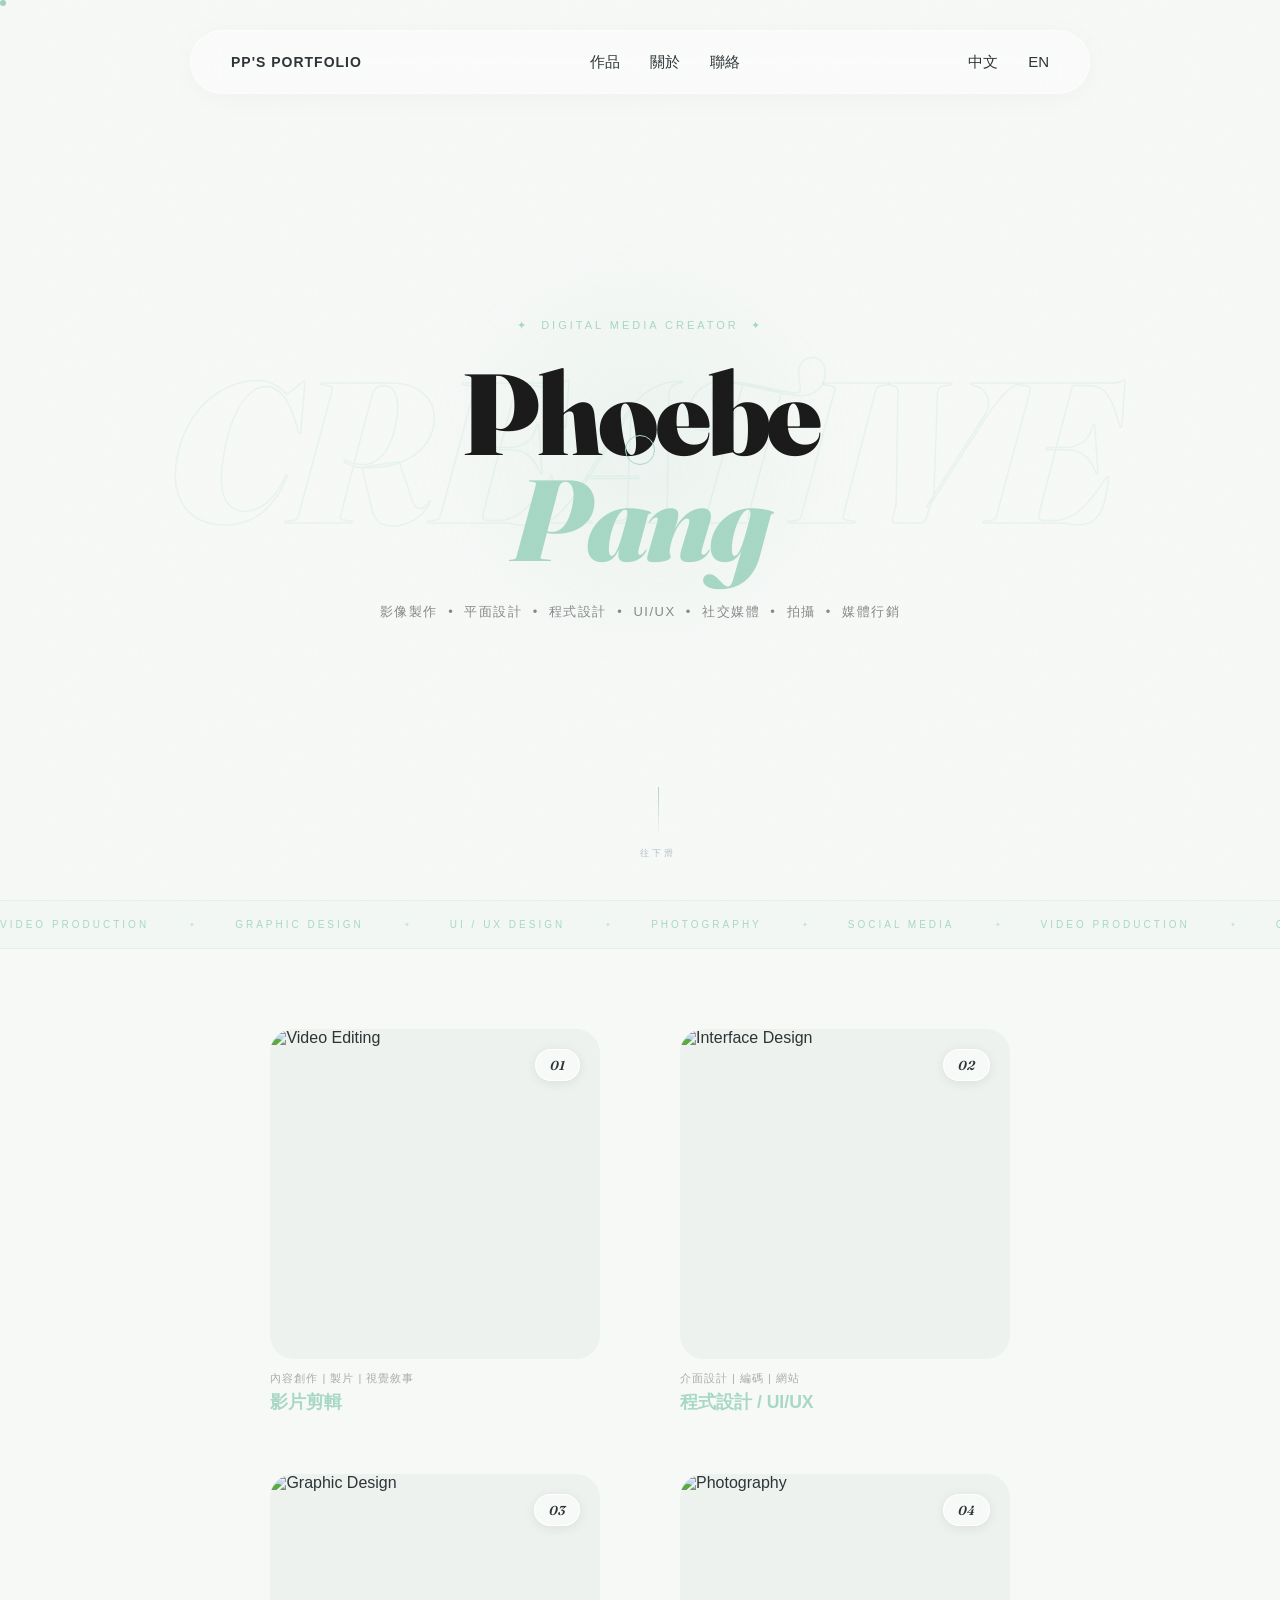
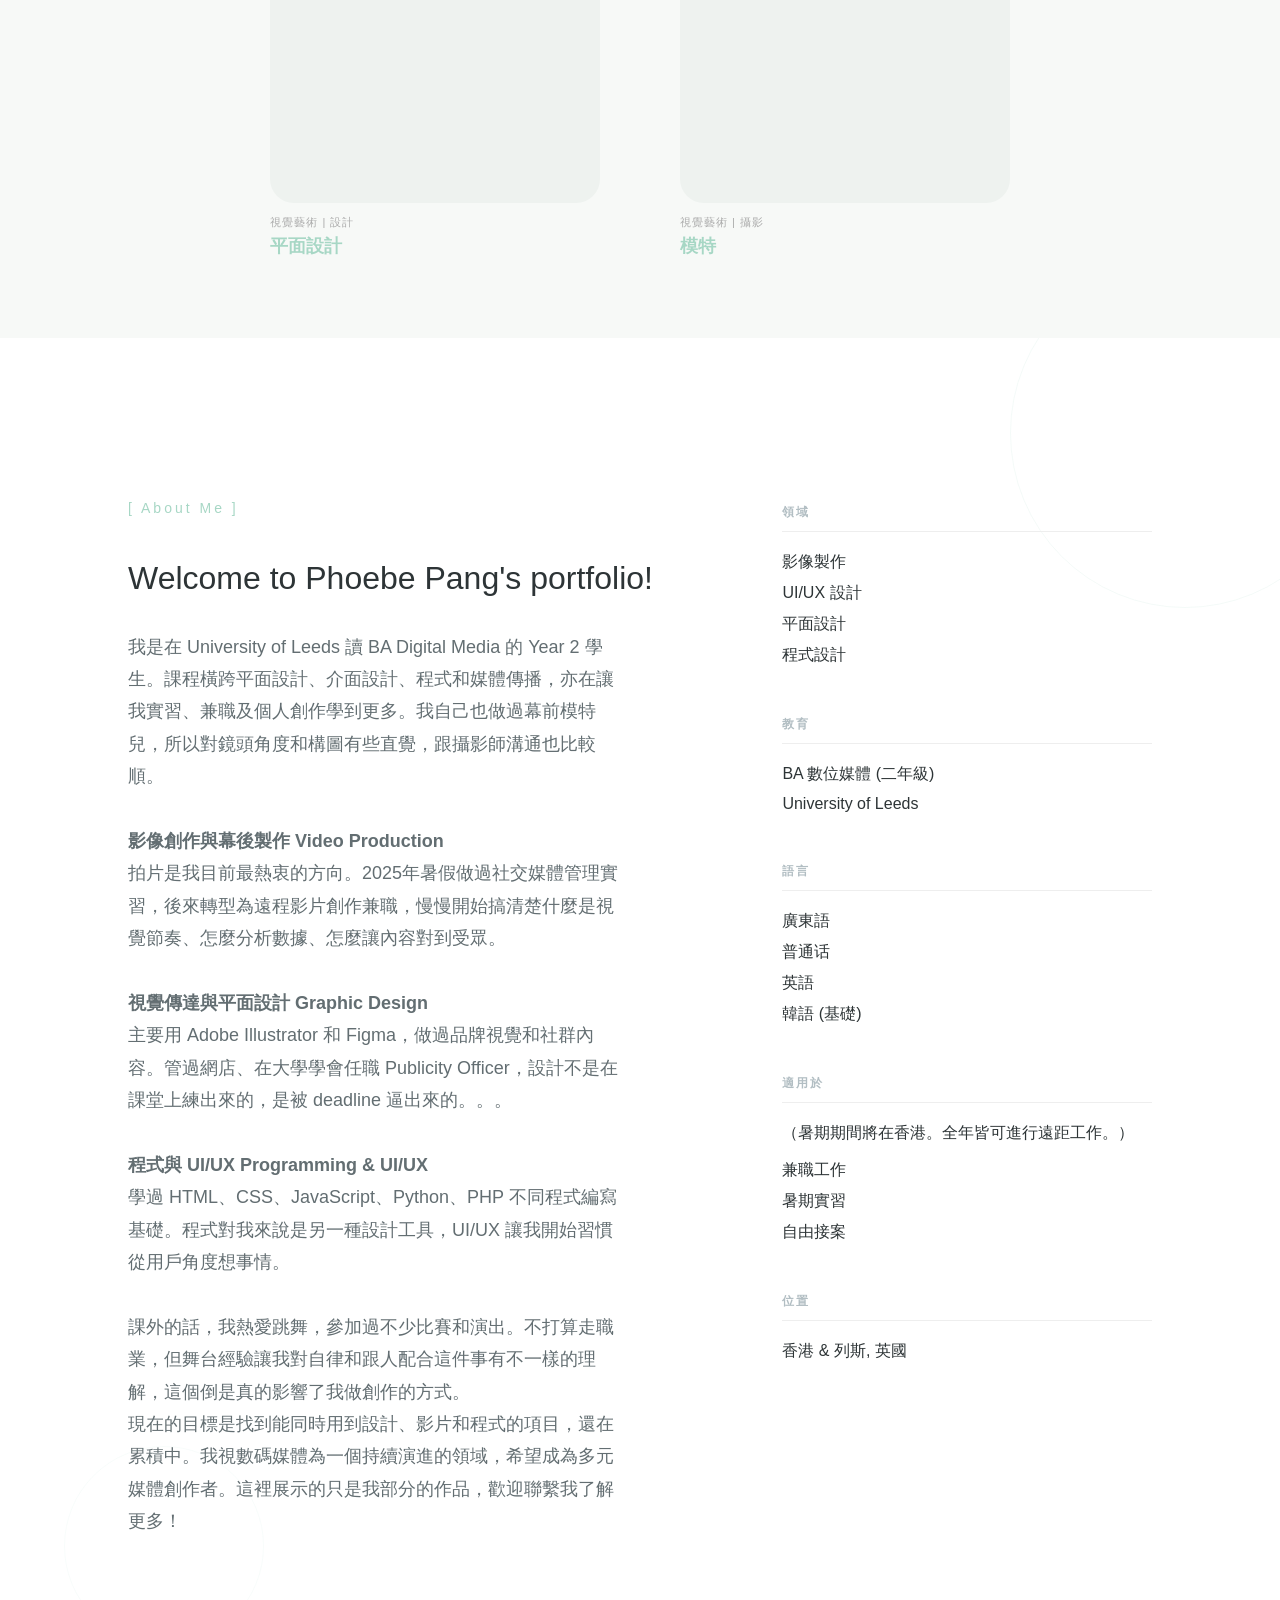
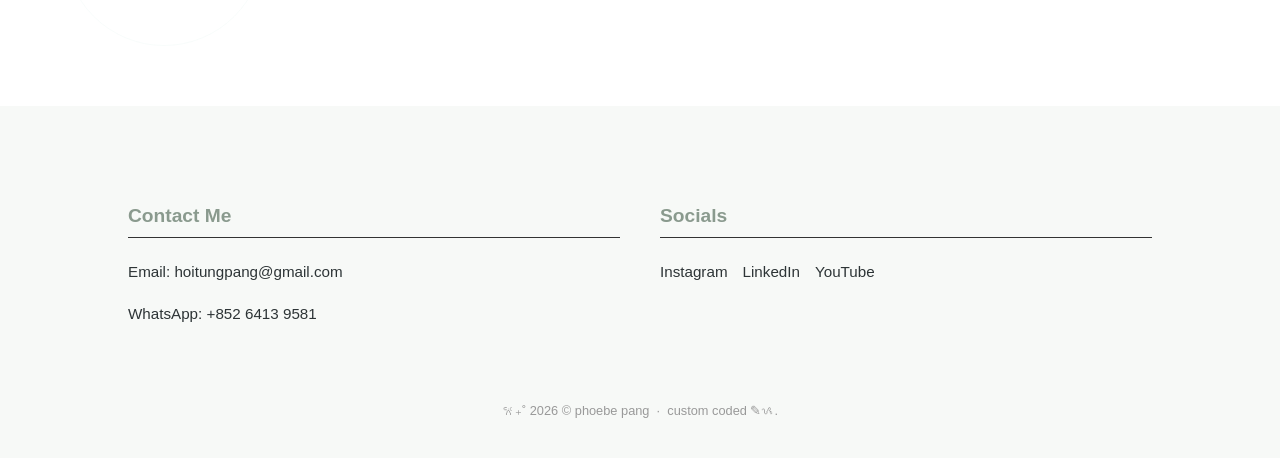
==== index.html @ 283bd174 "Add files via upload" ====
<!doctype html>
<html lang="zh-Hant">
  <head>
    <meta charset="UTF-8" />
    <meta name="viewport" content="width=device-width, initial-scale=1.0" />
    <title>Phoebe Pang's Portfolio</title>
    <link rel="preconnect" href="https://fonts.googleapis.com" />
    <link rel="preconnect" href="https://fonts.gstatic.com" crossorigin />
    <link
      href="https://fonts.googleapis.com/css2?family=Fraunces:ital,opsz,wght@0,9..144,400;0,9..144,700;0,9..144,900;1,9..144,400;1,9..144,700;1,9..144,900&display=swap"
      rel="stylesheet"
    />
    <link rel="stylesheet" href="style.css" />

    <!-- Open Graph：控制分享預覽 -->
    <meta name="description" content="Phoebe Pang — Digital Media Creator. Video Production · Graphic Design · Programming · UI/UX · Model">
    <meta property="og:title" content="Phoebe Pang's Portfolio" />
    <meta
      property="og:description"
      content="Video Production · Graphic Design · Programming · UI/UX · Model"
    />
    <meta
      property="og:image"
      content="https://bxnt8503.leedsnewmedia.net/Phoebe%20Pang's%20Portfolio/assets/og-cover.jpg"
    />
    <meta
      property="og:url"
      content="https://bxnt8503.leedsnewmedia.net/Phoebe%20Pang's%20Portfolio/index.html"
    />
    <meta property="og:type" content="website" />

    <!-- WhatsApp / iMessage 也用這個 -->
    <meta name="twitter:card" content="summary_large_image" />
    <meta
      name="twitter:image"
      content="https://bxnt8503.leedsnewmedia.net/Phoebe%20Pang's%20Portfolio/assets/og-cover.jpg"
    />
  </head>
  <body>
    <!-- 自訂鼠標 -->
    <div class="cursor-dot"></div>
    <div class="cursor-outline"></div>

    <!-- 環境光暈（跟隨鼠標） -->
    <div class="ambient-glow"></div>

    <!-- 導航欄 -->
    <nav class="glass-nav">
      <a href="index.html" class="logo">PP'S PORTFOLIO</a>
      <ul class="nav-links">
        <li><a href="#work">作品</a></li>
        <li><a href="#about">關於</a></li>
        <li><a href="#contact">聯絡</a></li>
      </ul>
      <ul class="nav-links">
        <li><a href="index.html">中文</a></li>
        <li><a href="index-en.html">EN</a></li>
      </ul>
    </nav>

    <!-- ════════════ HERO ════════════ -->
    <section class="hero">
      <!-- 背景大裝飾字 -->
      <div class="hero-bg-text" aria-hidden="true">CREATIVE</div>

      <!-- 浮動幾何粒子 -->
      <div class="floating-shapes" aria-hidden="true">
        <div
          class="shape dot"
          style="
            width: 5px;
            height: 5px;
            top: 20%;
            left: 12%;
            animation-duration: 9s;
            animation-delay: 0s;
          "
        ></div>
        <div
          class="shape ring"
          style="
            width: 28px;
            height: 28px;
            top: 30%;
            left: 22%;
            animation-duration: 13s;
            animation-delay: 1.5s;
          "
        ></div>
        <div
          class="shape dot"
          style="
            width: 8px;
            height: 8px;
            top: 60%;
            left: 8%;
            animation-duration: 11s;
            animation-delay: 3s;
          "
        ></div>
        <div
          class="shape ring"
          style="
            width: 16px;
            height: 16px;
            top: 70%;
            left: 18%;
            animation-duration: 8s;
            animation-delay: 0.5s;
          "
        ></div>
        <div
          class="shape dot"
          style="
            width: 4px;
            height: 4px;
            top: 45%;
            left: 78%;
            animation-duration: 14s;
            animation-delay: 2s;
          "
        ></div>
        <div
          class="shape ring"
          style="
            width: 40px;
            height: 40px;
            top: 25%;
            left: 85%;
            animation-duration: 16s;
            animation-delay: 4s;
          "
        ></div>
        <div
          class="shape dot"
          style="
            width: 6px;
            height: 6px;
            top: 75%;
            left: 88%;
            animation-duration: 10s;
            animation-delay: 1s;
          "
        ></div>
        <div
          class="shape ring"
          style="
            width: 22px;
            height: 22px;
            top: 80%;
            left: 70%;
            animation-duration: 12s;
            animation-delay: 2.5s;
          "
        ></div>
        <div
          class="shape dot"
          style="
            width: 3px;
            height: 3px;
            top: 15%;
            left: 55%;
            animation-duration: 7s;
            animation-delay: 0.8s;
          "
        ></div>
        <div
          class="shape plus"
          style="
            top: 55%;
            left: 92%;
            animation-duration: 18s;
            animation-delay: 3.5s;
          "
        >
          ✦
        </div>
        <div
          class="shape plus"
          style="
            top: 15%;
            left: 35%;
            animation-duration: 15s;
            animation-delay: 6s;
          "
        >
          ✦
        </div>
      </div>

      <div class="sticker-layer" aria-hidden="true">
        <!-- 左上角錨點（flowers girl） -->
        <img
          class="sticker"
          src="stickers/sticker-1.png"
          alt=""
          style="--x: 1%; --y: 3%; --rot: -8deg; --size: 140px"
        />

        <!-- 左上角小點綴（clover） -->
        <img
          class="sticker"
          src="stickers/sticker-7.png"
          alt=""
          style="--x: 9%; --y: 21%; --rot: 18deg; --size: 82px"
        />

        <!-- 左中（journal） -->
        <img
          class="sticker"
          src="stickers/sticker-5.png"
          alt=""
          style="--x: 11%; --y: 42%; --rot: 14deg; --size: 95px"
        />

        <!-- 左下角錨點（HK kid） -->
        <img
          class="sticker"
          src="stickers/sticker-3.png"
          alt=""
          style="--x: 1%; --y: 62%; --rot: 4deg; --size: 118px"
        />

        <!-- 左下小點綴（右移避免和 S3 重疊） -->
        <img
          class="sticker"
          src="stickers/sticker-9.png"
          alt=""
          style="--x: 17%; --y: 80%; --rot: -8deg; --size: 72px"
        />

        <!-- 右上角錨點（selfie girl） -->
        <img
          class="sticker"
          src="stickers/sticker-2.png"
          alt=""
          style="--x: 83%; --y: 2%; --rot: 6deg; --size: 132px"
        />

        <!-- 右上內側（sticker-10） -->
        <img
          class="sticker"
          src="stickers/sticker-10.png"
          alt=""
          style="--x: 73%; --y: 16%; --rot: 5deg; --size: 88px"
        />

        <!-- 右中上（cat boba） -->
        <img
          class="sticker"
          src="stickers/sticker-8.png"
          alt=""
          style="--x: 85%; --y: 34%; --rot: -13deg; --size: 112px"
        />

        <!-- 右中下（sticker-6） -->
        <img
          class="sticker"
          src="stickers/sticker-6.png"
          alt=""
          style="--x: 80%; --y: 55%; --rot: -9deg; --size: 125px"
        />

        <!-- 右下角錨點（eating girl） -->
        <img
          class="sticker"
          src="stickers/sticker-4.png"
          alt=""
          style="--x: 85%; --y: 70%; --rot: -5deg; --size: 118px"
        />
      </div>

      <!-- 主文字內容 -->
      <div class="hero-content">
        <p class="hero-eyebrow fade-up" style="--delay: 0.2s">
          ✦ &nbsp;Digital Media Creator &nbsp;✦
        </p>
        <h1 class="hero-name fade-up" style="--delay: 0.45s">
          <span class="name-plain">Phoebe</span>
          <span class="name-italic">Pang</span>
        </h1>
        <p class="hero-sub fade-up" style="--delay: 0.7s">
          影像製作 &nbsp;•&nbsp; 平面設計 &nbsp;•&nbsp; 程式設計 &nbsp;•&nbsp;
          UI/UX &nbsp;•&nbsp; 社交媒體 &nbsp;•&nbsp; 拍攝 &nbsp;•&nbsp; 媒體行銷
        </p>
      </div>

      <!-- 滾動提示 -->
      <div class="scroll-hint fade-up" style="--delay: 1.1s">
        <div class="scroll-line"></div>
        <span>往下滑</span>
      </div>
    </section>

    <!-- ════════════ MARQUEE 字幕帶 ════════════ -->
    <div class="marquee-strip" aria-hidden="true">
      <div class="marquee-track">
        <div class="marquee-inner">
          <span>Video Production</span><span class="dot-sep">✦</span>
          <span>Graphic Design</span><span class="dot-sep">✦</span>
          <span>UI / UX Design</span><span class="dot-sep">✦</span>
          <span>Photography</span><span class="dot-sep">✦</span>
          <span>Social Media</span><span class="dot-sep">✦</span>
          <span>Video Production</span><span class="dot-sep">✦</span>
          <span>Graphic Design</span><span class="dot-sep">✦</span>
          <span>UI / UX Design</span><span class="dot-sep">✦</span>
          <span>Photography</span><span class="dot-sep">✦</span>
          <span>Social Media</span><span class="dot-sep">✦</span>
          <!-- 重複一遍確保無縫循環 -->
          <span>Video Production</span><span class="dot-sep">✦</span>
          <span>Graphic Design</span><span class="dot-sep">✦</span>
          <span>UI / UX Design</span><span class="dot-sep">✦</span>
          <span>Photography</span><span class="dot-sep">✦</span>
          <span>Social Media</span><span class="dot-sep">✦</span>
          <span>Video Production</span><span class="dot-sep">✦</span>
          <span>Graphic Design</span><span class="dot-sep">✦</span>
          <span>UI / UX Design</span><span class="dot-sep">✦</span>
          <span>Photography</span><span class="dot-sep">✦</span>
          <span>Social Media</span><span class="dot-sep">✦</span>
        </div>
      </div>
    </div>

    <!-- ════════════ WORK ════════════ -->
    <section class="work-section" id="work">
      <div class="work-grid">
        <a
          href="video.html"
          class="project-card parallax-item"
          data-speed="0.03"
          data-reveal
          data-reveal-delay="0"
        >
          <div class="project-image">
            <img src="assets/video.png" alt="Video Editing" />
            <div class="glass-tag">01</div>
            <div class="card-overlay"><span>查看 →</span></div>
          </div>
          <div class="project-info">
            <p>內容創作 | 製片 | 視覺敘事</p>
            <h3>影片剪輯</h3>
          </div>
        </a>

        <a
          href="programming.html"
          class="project-card parallax-item"
          data-speed="-0.02"
          data-reveal
          data-reveal-delay="0.1"
        >
          <div class="project-image">
            <img src="assets/programming.png" alt="Interface Design" />
            <div class="glass-tag">02</div>
            <div class="card-overlay"><span>查看 →</span></div>
          </div>
          <div class="project-info">
            <p>介面設計 | 編碼 | 網站</p>
            <h3>程式設計 / UI/UX</h3>
          </div>
        </a>

        <a
          href="graphic-design.html"
          class="project-card parallax-item"
          data-speed="0.04"
          data-reveal
          data-reveal-delay="0.2"
        >
          <div class="project-image">
            <img src="assets/graphic.png" alt="Graphic Design" />
            <div class="glass-tag">03</div>
            <div class="card-overlay"><span>查看 →</span></div>
          </div>
          <div class="project-info">
            <p>視覺藝術 | 設計</p>
            <h3>平面設計</h3>
          </div>
        </a>

        <a
          href="photo.html"
          class="project-card parallax-item"
          data-speed="-0.01"
          data-reveal
          data-reveal-delay="0.3"
        >
          <div class="project-image">
            <img src="assets/photo.png" alt="Photography" />
            <div class="glass-tag">04</div>
            <div class="card-overlay"><span>查看 →</span></div>
          </div>
          <div class="project-info">
            <p>視覺藝術 | 攝影</p>
            <h3>模特</h3>
          </div>
        </a>
      </div>
    </section>

    <!-- ════════════ ABOUT ════════════ -->
    <section class="about-section" id="about">
      <div class="about-container">
        <div class="about-text">
          <h2 class="section-tag" data-reveal>[ About Me ]</h2>
          <p class="main-bio" data-reveal data-reveal-delay="0.1">
            Welcome to Phoebe Pang's portfolio!
          </p>
          <p class="sub-bio" data-reveal data-reveal-delay="0.2">
            我是在 University of Leeds 讀 BA Digital Media 的 Year 2
            學生。課程橫跨平面設計、介面設計、程式和媒體傳播，亦在讓我實習、兼職及個人創作學到更多。我自己也做過幕前模特兒，所以對鏡頭角度和構圖有些直覺，跟攝影師溝通也比較順。
            <br /><br />
            <strong>影像創作與幕後製作 Video Production</strong><br />
            拍片是我目前最熱衷的方向。2025年暑假做過社交媒體管理實習，後來轉型為遠程影片創作兼職，慢慢開始搞清楚什麼是視覺節奏、怎麼分析數據、怎麼讓內容對到受眾。
            <br /><br />
            <strong>視覺傳達與平面設計 Graphic Design</strong><br />
            主要用 Adobe Illustrator 和
            Figma，做過品牌視覺和社群內容。管過網店、在大學學會任職 Publicity
            Officer，設計不是在課堂上練出來的，是被 deadline 逼出來的。。。
            <br /><br />
            <strong>程式與 UI/UX Programming & UI/UX</strong><br />
            學過 HTML、CSS、JavaScript、Python、PHP
            不同程式編寫基礎。程式對我來說是另一種設計工具，UI/UX
            讓我開始習慣從用戶角度想事情。
            <br /><br />
            課外的話，我熱愛跳舞，參加過不少比賽和演出。不打算走職業，但舞台經驗讓我對自律和跟人配合這件事有不一樣的理解，這個倒是真的影響了我做創作的方式。<br />
            現在的目標是找到能同時用到設計、影片和程式的項目，還在累積中。我視數碼媒體為一個持續演進的領域，希望成為多元媒體創作者。這裡展示的只是我部分的作品，歡迎聯繫我了解更多！
          </p>
        </div>

        <div class="about-details" data-reveal data-reveal-delay="0.15">
          <div class="detail-group">
            <h4>領域</h4>
            <ul>
              <li>影像製作</li>
              <li>UI/UX 設計</li>
              <li>平面設計</li>
              <li>程式設計</li>
            </ul>
          </div>
          <div class="detail-group">
            <h4>教育</h4>
            <ul>
              <li>BA 數位媒體 (二年級)</li>
              <li>University of Leeds</li>
            </ul>
          </div>
          <div class="detail-group">
            <h4>語言</h4>
            <ul>
              <li>廣東語</li>
              <li>普通话</li>
              <li>英語</li>
              <li>韓語 (基礎)</li>
            </ul>
          </div>
          <div class="detail-group">
            <h4>適用於</h4>
            <p>（暑期期間將在香港。全年皆可進行遠距工作。）</p>
            <ul>
              <li>兼職工作</li>
              <li>暑期實習</li>
              <li>自由接案</li>
            </ul>
          </div>
          <div class="detail-group">
            <h4>位置</h4>
            <p>香港 &amp; 列斯, 英國</p>
          </div>
          <div class="about-star-wrap">
            <img
              src="assets/star.png"
              alt=""
              class="about-star"
              aria-hidden="true"
            />
          </div>
        </div>
      </div>
    </section>

    <!-- ════════════ FOOTER ════════════ -->
    <footer class="minimal-footer" id="contact">
      <div class="footer-container">
        <div class="footer-column" data-reveal>
          <h3 class="footer-title">Contact Me</h3>
          <div class="footer-line"></div>
          <p>
            Email:
            <a href="mailto:hoitungpang@gmail.com">hoitungpang@gmail.com</a>
          </p>
          <p>WhatsApp: <a href="tel:+85264139581">+852 6413 9581</a></p>
        </div>
        <div class="footer-column" data-reveal data-reveal-delay="0.1">
          <h3 class="footer-title">Socials</h3>
          <div class="footer-line"></div>
          <div class="social-icons">
            <a href="https://instagram.com/phoebepangs">Instagram</a>
            <a href="https://www.linkedin.com/in/phoebe-pangs">LinkedIn</a>
            <a href="https://www.youtube.com/@phoebepaang">YouTube</a>
          </div>
        </div>
      </div>
      <div class="footer-copyright">
        𐙚₊˚ 2026 © phoebe pang &nbsp;·&nbsp; custom coded ✎ᝰ.
      </div>
    </footer>

    <script src="script.js"></script>
  </body>
</html>
---- style.css ----
/* ================================================================
   STYLE.CSS — Phoebe Pang Portfolio
   包含：主頁樣式 + 詳細頁樣式 + 動畫效果
   主色：#a7d7c5（薄荷綠）/ 背景：#f7f9f7
================================================================ */

/* ────────────────────────────────────────────────────────────
   CSS 全域變數
──────────────────────────────────────────────────────────── */
:root {
  --green: #a7d7c5;
  --green-soft: rgba(167, 215, 197, 0.2);
  --green-dim: rgba(167, 215, 197, 0.12);
  --bg: #f7f9f7;
  --bg-white: #ffffff;
  --text: #2d3436;
  --text-light: #636e72;
  --text-muted: #b2bec3;
  --radius-card: 24px;
  --radius-pill: 100px;
  --ease-spring: cubic-bezier(0.16, 1, 0.3, 1);
}

/* ────────────────────────────────────────────────────────────
   重置與基礎
──────────────────────────────────────────────────────────── */
*,
*::before,
*::after {
  box-sizing: border-box;
}

html,
body {
  cursor: none;
  margin: 0;
  overflow-x: hidden;
}

body {
  background-color: var(--bg);
  font-family: -apple-system, BlinkMacSystemFont, "Segoe UI", sans-serif;
  color: var(--text);
}

img,
video {
  max-width: 100%;
  height: auto;
  object-fit: cover;
}

/* 全頁噪點紋理疊加（非常淡，增加紙質感） */
body::after {
  content: "";
  position: fixed;
  inset: 0;
  pointer-events: none;
  z-index: 9997;
  opacity: 0.018;
  background-image: url("data:image/svg+xml,%3Csvg viewBox='0 0 256 256' xmlns='http://www.w3.org/2000/svg'%3E%3Cfilter id='noise'%3E%3CfeTurbulence type='fractalNoise' baseFrequency='0.9' numOctaves='4' stitchTiles='stitch'/%3E%3C/filter%3E%3Crect width='100%25' height='100%25' filter='url(%23noise)'/%3E%3C/svg%3E");
  background-size: 180px 180px;
}

/* ────────────────────────────────────────────────────────────
   自訂鼠標
──────────────────────────────────────────────────────────── */

/* 內層實心點 */
.cursor-dot {
  width: 6px;
  height: 6px;
  background-color: var(--green);
  position: fixed;
  top: 0;
  left: 0;
  pointer-events: none;
  z-index: 10002;
  border-radius: 50%;
  mix-blend-mode: multiply;
  transition:
    transform 0.15s ease,
    width 0.3s ease,
    height 0.3s ease;
}

/* 外層平滑圓環 */
.cursor-outline {
  width: 30px;
  height: 30px;
  border: 1.5px solid var(--green);
  position: fixed;
  top: 0;
  left: 0;
  pointer-events: none;
  z-index: 10001;
  border-radius: 50%;
  transform: translate(-50%, -50%);
  transition:
    width 0.3s ease,
    height 0.3s ease,
    background-color 0.3s ease,
    border 0.3s ease;
}

/* Hover 連結時：圓環放大 */
.cursor-active,
body.cursor-on-link .cursor-outline {
  width: 52px;
  height: 52px;
  background: rgba(167, 215, 197, 0.12);
  border-color: rgba(167, 215, 197, 0.7);
}

/* Hover 連結時：內點縮小消失 */
body.cursor-on-link .cursor-dot {
  transform: translate(0, 0) scale(0);
}

/* Lightbox 開啟時：強制鼠標可見 */
body.cursor-bright .cursor-dot,
body.cursor-bright .cursor-outline {
  display: block !important;
  visibility: visible !important;
  opacity: 1 !important;
  mix-blend-mode: normal !important;
  z-index: 10005 !important;
}

body.cursor-bright .cursor-dot {
  background-color: var(--green) !important;
  box-shadow: 0 0 15px var(--green) !important;
}

body.cursor-bright .cursor-outline {
  border: 2px solid var(--green) !important;
  background-color: rgba(167, 215, 197, 0.3) !important;
}

/* ────────────────────────────────────────────────────────────
   環境光暈（跟隨鼠標移動的淡綠光）
──────────────────────────────────────────────────────────── */
.ambient-glow {
  position: fixed;
  width: 480px;
  height: 480px;
  border-radius: 50%;
  background: radial-gradient(
    circle,
    rgba(167, 215, 197, 0.13) 0%,
    transparent 68%
  );
  pointer-events: none;
  z-index: 0;
  transform: translate(-50%, -50%);
  top: 50%;
  left: 50%;
  transition:
    top 0.9s var(--ease-spring),
    left 0.9s var(--ease-spring);
}

/* ────────────────────────────────────────────────────────────
   導航欄
──────────────────────────────────────────────────────────── */
.glass-nav {
  position: fixed;
  top: 30px;
  left: 50%;
  transform: translateX(-50%);
  width: 85%;
  max-width: 900px;
  height: 64px;
  display: flex;
  align-items: center;
  justify-content: space-between;
  padding: 0 40px;
  border-radius: var(--radius-pill);
  background: rgba(255, 255, 255, 0.4);
  backdrop-filter: blur(20px);
  -webkit-backdrop-filter: blur(20px);
  border: 1px solid rgba(255, 255, 255, 0.5);
  box-shadow: 0 4px 30px rgba(0, 0, 0, 0.03);
  z-index: 1000;
  transition:
    box-shadow 0.4s ease,
    background 0.4s ease;
}

/* Logo */
.logo {
  font-weight: 700;
  letter-spacing: 1px;
  font-size: 14px;
  text-decoration: none;
  color: inherit;
}

/* 導航連結清單 */
.nav-links {
  display: flex;
  gap: 30px;
  list-style: none;
  margin: 0;
  padding: 0;
}

.nav-links a {
  text-decoration: none;
  color: var(--text);
  font-weight: 500;
  font-size: 15px;
  transition: color 0.3s ease;
}

.nav-links a:hover {
  color: var(--green);
}

/* ────────────────────────────────────────────────────────────
   主角區 (Hero)
──────────────────────────────────────────────────────────── */
.hero {
  height: 100vh;
  min-height: 560px; /* 最小高度，確保手機不會太扁 */
  position: relative;
  overflow: hidden;
  display: flex;
  flex-direction: column;
  justify-content: center;
  align-items: center;
  text-align: center;
  padding-top: 100px;
  padding-bottom: 60px; /* 底部留空給 scroll hint */
}

/* 超大背景裝飾字（outline 透明感） */
.hero-bg-text {
  position: absolute;
  font-family: "Fraunces", Georgia, serif;
  font-size: clamp(90px, 17vw, 200px);
  font-weight: 900;
  font-style: italic;
  color: transparent;
  -webkit-text-stroke: 1.5px rgba(167, 215, 197, 0.18);
  top: 50%;
  left: 50%;
  transform: translate(-50%, -50%);
  white-space: nowrap;
  pointer-events: none;
  user-select: none;
  letter-spacing: -0.01em;
  z-index: 0;
}

/* Hero 主內容區 */
.hero-content {
  position: relative;
  z-index: 1;
}

/* 小眉頭文字 */
.hero-eyebrow {
  font-size: 11px;
  letter-spacing: 3px;
  text-transform: uppercase;
  color: var(--green);
  margin: 0 0 28px 0;
  position: relative;
  z-index: 1;
}

/* 姓名大標題（Fraunces 展示字體） */
.hero-name {
  font-family: "Fraunces", Georgia, serif;
  font-size: clamp(4rem, 9vw, 8rem);
  font-weight: 900;
  line-height: 0.92;
  letter-spacing: -0.03em;
  margin: 0 0 32px 0;
  position: relative;
  z-index: 1;
  color: #1a1a1a;
}

.hero-name .name-plain {
  display: block;
}

/* Pang：斜體綠色 */
.hero-name .name-italic {
  display: block;
  font-style: italic;
  color: var(--green);
}

/* 副標題技能列表 */
.hero-sub {
  font-size: 13px;
  letter-spacing: 1.5px;
  color: #888;
  text-transform: uppercase;
  position: relative;
  z-index: 1;
  margin: 0;
}

/* Scroll 指示器（hero 底部） */
.scroll-hint {
  position: absolute;
  bottom: 40px;
  left: 50%;
  transform: translateX(-50%);
  display: flex;
  flex-direction: column;
  align-items: center;
  gap: 10px;
  z-index: 1;
}

.scroll-hint span {
  font-size: 9px;
  letter-spacing: 3px;
  text-transform: uppercase;
  color: var(--text-muted);
}

/* 脈動細線 */
.scroll-line {
  width: 1px;
  height: 50px;
  background: linear-gradient(to bottom, var(--green), transparent);
  animation: scroll-pulse 2s ease-in-out infinite;
}

@keyframes scroll-pulse {
  0%,
  100% {
    opacity: 0.4;
    transform: scaleY(1);
  }
  50% {
    opacity: 1;
    transform: scaleY(1.1);
  }
}

/* ────────────────────────────────────────────────────────────
   浮動裝飾粒子
──────────────────────────────────────────────────────────── */
.floating-shapes {
  position: absolute;
  inset: 0;
  pointer-events: none;
  z-index: 0;
  overflow: hidden;
}

.shape {
  position: absolute;
  border-radius: 50%;
  opacity: 0;
}

/* 實心圓點 */
.shape.dot {
  background: rgba(167, 215, 197, 0.55);
  animation: float-drift-dot linear infinite;
}

/* 空心圓環 */
.shape.ring {
  border: 1.5px solid rgba(167, 215, 197, 0.38);
  background: transparent;
  animation: float-drift-ring linear infinite;
}

/* ✦ 星號符號 */
.shape.plus {
  font-size: 10px;
  color: rgba(167, 215, 197, 0.45);
  border-radius: 0;
  background: none;
  animation: float-drift-plus linear infinite;
  font-family: sans-serif;
  line-height: 1;
}

@keyframes float-drift-dot {
  0% {
    opacity: 0;
    transform: translateY(20px) scale(0.6);
  }
  15% {
    opacity: 0.8;
  }
  85% {
    opacity: 0.6;
  }
  100% {
    opacity: 0;
    transform: translateY(-80px) scale(1);
  }
}

@keyframes float-drift-ring {
  0% {
    opacity: 0;
    transform: translateY(0px) rotate(0deg) scale(0.7);
  }
  20% {
    opacity: 0.7;
  }
  80% {
    opacity: 0.5;
  }
  100% {
    opacity: 0;
    transform: translateY(-100px) rotate(180deg) scale(1.1);
  }
}

@keyframes float-drift-plus {
  0% {
    opacity: 0;
    transform: translateY(15px) rotate(0deg);
  }
  20% {
    opacity: 0.7;
  }
  80% {
    opacity: 0.5;
  }
  100% {
    opacity: 0;
    transform: translateY(-70px) rotate(90deg);
  }
}

/* ────────────────────────────────────────────────────────────
   Hero 入場動畫（.fade-up 類）
──────────────────────────────────────────────────────────── */
.fade-up {
  opacity: 0;
  transform: translateY(28px);
  animation: fade-up-in 0.8s var(--ease-spring) forwards;
  animation-delay: var(--delay, 0s);
}

@keyframes fade-up-in {
  to {
    opacity: 1;
    transform: translateY(0);
  }
}

/* ────────────────────────────────────────────────────────────
   Marquee 字幕帶（Hero 下方）
──────────────────────────────────────────────────────────── */
.marquee-strip {
  overflow: hidden;
  padding: 18px 0;
  background: rgba(167, 215, 197, 0.06);
  border-top: 1px solid rgba(167, 215, 197, 0.2);
  border-bottom: 1px solid rgba(167, 215, 197, 0.2);
  position: relative;
  z-index: 2;
}

.marquee-track {
  display: flex;
  width: 100%;
  overflow: hidden;
}

.marquee-inner {
  display: flex;
  align-items: center;
  gap: 40px;
  white-space: nowrap;
  animation: marquee-scroll 28s linear infinite;
  flex-shrink: 0;
}

.marquee-inner span {
  font-size: 10px;
  letter-spacing: 3px;
  text-transform: uppercase;
  color: var(--green);
  font-weight: 500;
}

.marquee-inner .dot-sep {
  font-size: 7px;
  opacity: 0.6;
  letter-spacing: 0;
}

/* Hover 時暫停 */
.marquee-strip:hover .marquee-inner {
  animation-play-state: paused;
}

@keyframes marquee-scroll {
  0% {
    transform: translateX(0);
  }
  100% {
    transform: translateX(-50%);
  }
}

/* ────────────────────────────────────────────────────────────
   滾動顯現動畫（IntersectionObserver 加上 .revealed 類）
──────────────────────────────────────────────────────────── */
[data-reveal] {
  opacity: 0;
  transform: translateY(36px);
  transition:
    opacity 0.75s var(--ease-spring),
    transform 0.75s var(--ease-spring);
  transition-delay: var(--reveal-delay, 0s);
}

[data-reveal].revealed {
  opacity: 1;
  transform: translateY(0);
}

/* ────────────────────────────────────────────────────────────
   作品區
──────────────────────────────────────────────────────────── */
.work-section {
  padding: 80px 18%;
  max-width: 1200px;
  margin: 0 auto;
  background-color: var(--bg);
}

/* 2 欄網格 */
.work-grid {
  display: grid;
  grid-template-columns: repeat(2, 1fr);
  gap: 60px 80px;
}

/* 專案圖片容器 */
.project-image {
  position: relative;
  width: 100%;
  aspect-ratio: 1 / 1;
  background: #eef2ef;
  overflow: hidden;
  border-radius: var(--radius-card);
  transition: all 0.6s var(--ease-spring);
}

/* 圖片：填滿容器不變形 */
.project-image img {
  width: 100%;
  height: 100%;
  object-fit: cover;
  display: block;
  transition: transform 0.7s var(--ease-spring);
}

/* Hover 時圖片放大 */
.project-card:hover .project-image img {
  transform: scale(1.07);
}

/* Hover overlay（"View Project →" 文字浮現） */
.card-overlay {
  position: absolute;
  inset: 0;
  background: rgba(167, 215, 197, 0.18);
  backdrop-filter: blur(3px);
  -webkit-backdrop-filter: blur(3px);
  display: flex;
  align-items: flex-end;
  padding: 24px;
  opacity: 0;
  transform: translateY(6px);
  transition:
    opacity 0.35s ease,
    transform 0.35s ease;
  border-radius: var(--radius-card);
}

.card-overlay span {
  color: #fff;
  font-size: 12px;
  letter-spacing: 2px;
  text-transform: uppercase;
  font-weight: 600;
  text-shadow: 0 1px 8px rgba(0, 0, 0, 0.2);
}

.project-card:hover .card-overlay {
  opacity: 1;
  transform: translateY(0);
}

/* 玻璃數字標籤 */
.glass-tag {
  position: absolute;
  top: 20px;
  right: 20px;
  padding: 7px 14px;
  background: rgba(255, 255, 255, 0.55);
  backdrop-filter: blur(12px);
  -webkit-backdrop-filter: blur(12px);
  border: 1px solid rgba(255, 255, 255, 0.85);
  border-radius: 50px;
  font-family: "Fraunces", serif;
  font-style: italic;
  font-size: 13px;
  color: #2d3436; /* 深色文字，淺色深色圖片都清晰 */
  font-weight: 600;
  box-shadow: 0 2px 12px rgba(0, 0, 0, 0.08); /* 輕微陰影增加層次感 */
}

/* 專案連結（包含已點擊過的狀態） */
.project-card,
.project-card:visited {
  text-decoration: none;
  color: inherit;
  display: block;
}

/* 專案資訊文字 */
.project-info p {
  font-size: 11px;
  letter-spacing: 1px;
  text-transform: uppercase;
  color: #aaa;
  margin: 12px 0 4px 0;
}

.project-info h3 {
  font-size: 1.1rem;
  font-weight: 700;
  margin: 0;
  color: var(--green);
  transition: color 0.3s ease;
}

.project-card:hover .project-info h3 {
  color: #89bfa9;
}

/* ────────────────────────────────────────────────────────────
   關於我
──────────────────────────────────────────────────────────── */
.about-section {
  padding: 150px 10%;
  background-color: var(--bg-white);
  position: relative;
  overflow: hidden;
}

/* 裝飾圓環（右上） */
.about-section::before {
  content: "";
  position: absolute;
  width: 350px;
  height: 350px;
  border-radius: 50%;
  border: 1px solid rgba(167, 215, 197, 0.12);
  top: -80px;
  right: -80px;
  pointer-events: none;
}

/* 裝飾圓環（左下） */
.about-section::after {
  content: "";
  position: absolute;
  width: 200px;
  height: 200px;
  border-radius: 50%;
  border: 1px solid rgba(167, 215, 197, 0.08);
  bottom: 60px;
  left: 5%;
  pointer-events: none;
}

/* 左右兩欄佈局 */
.about-container {
  display: grid;
  grid-template-columns: 1.2fr 0.8fr;
  gap: 100px;
  align-items: start;
}

/* [ About Me ] 標籤 */
.section-tag {
  font-size: 14px;
  color: var(--green);
  letter-spacing: 3px;
  margin-bottom: 40px;
  font-weight: 400;
}

/* 主要介紹文字 */
.main-bio {
  font-size: 32px;
  line-height: 1.4;
  font-weight: 500;
  margin-bottom: 30px;
  color: var(--text);
}

/* 詳細介紹段落 */
.sub-bio {
  font-size: 18px;
  line-height: 1.8;
  color: var(--text-light);
  max-width: 500px;
}

/* 技能/教育詳情群組 */
.detail-group {
  margin-bottom: 50px;
}

.detail-group h4 {
  font-size: 12px;
  text-transform: uppercase;
  letter-spacing: 2px;
  border-bottom: 1px solid #eee;
  padding-bottom: 10px;
  margin-bottom: 20px;
  color: var(--text-muted);
}

.detail-group ul {
  list-style: none;
  padding: 0;
}

.detail-group li,
.detail-group p {
  font-size: 16px;
  margin-bottom: 10px;
  color: var(--text);
}

/* ────────────────────────────────────────────────────────────
   頁腳
──────────────────────────────────────────────────────────── */
.minimal-footer {
  background-color: var(--bg);
  padding: 80px 10% 40px 10%;
  position: relative;
}

/* 兩欄並排 */
.footer-container {
  display: flex;
  justify-content: space-between;
  flex-wrap: wrap;
  gap: 40px;
}

.footer-column {
  flex: 1;
  min-width: 250px;
}

.footer-title {
  color: #8a9a8e;
  font-size: 1.2rem;
  font-weight: 700;
  margin-bottom: 10px;
}

/* 標題下方黑線 */
.footer-line {
  width: 100%;
  height: 1px;
  background-color: #333;
  margin-bottom: 20px;
}

.footer-column p,
.footer-column a {
  color: var(--text);
  text-decoration: none;
  line-height: 1.8;
  font-size: 0.95rem;
}

.footer-column a:hover {
  color: var(--green);
  transition: color 0.3s;
}

/* 社交媒體連結橫排 */
.social-icons {
  display: flex;
  gap: 15px;
  font-size: 1.5rem;
}

/* 版權聲明 */
.footer-copyright {
  margin-top: 60px;
  text-align: center;
  font-size: 0.8rem;
  color: #999;
}

/* ================================================================
   以下為詳細頁面樣式（video / programming / graphic / photo）
================================================================ */

/* ────────────────────────────────────────────────────────────
   詳細頁通用佈局
──────────────────────────────────────────────────────────── */

/* 頁面頂部標題區（避開固定導航欄） */
.detail-header {
  padding-top: 140px;
  padding-left: 8%;
  padding-right: 8%;
  margin-bottom: 25px;
}

/* 返回按鈕 */
.back-btn {
  text-decoration: none;
  color: var(--green);
  font-size: 0.9rem;
  text-transform: uppercase;
  letter-spacing: 1px;
  display: inline-block;
  margin-bottom: 15px;
  transition: transform 0.3s;
}

.back-btn:hover {
  transform: translateX(-5px);
}

/* 頁面大標題 */
.compact-title {
  font-size: clamp(2rem, 5vw, 3.5rem);
  font-weight: 800;
  margin: 0;
  color: #1a1a1a;
}

/* 作品集容器（所有詳細頁共用） */
.gallery-container {
  max-width: 1400px;
  margin: 0 auto;
  padding: 0 5% 100px 5%;
  width: 100%;
  box-sizing: border-box;
}

/* ────────────────────────────────────────────────────────────
   影片頁
──────────────────────────────────────────────────────────── */

/* 影片網格（自動填充，最小 320px） */
.video-grid {
  display: grid;
  grid-template-columns: repeat(auto-fill, minmax(320px, 1fr));
  gap: 40px;
}

.video-item {
  cursor: pointer;
}

/* 影片預覽方塊 */
.small-preview {
  position: relative;
  width: 100%;
  aspect-ratio: 16 / 9;
  background: #000;
  border-radius: 20px;
  overflow: hidden;
  transition: transform 0.5s cubic-bezier(0.2, 1, 0.3, 1);
}

.small-preview video {
  width: 100%;
  height: 100%;
  object-fit: cover;
  opacity: 0.9;
}

.video-item:hover .small-preview {
  transform: scale(1.03) translateY(-5px);
}

/* 播放提示（Hover 時出現） */
.play-hint {
  position: absolute;
  top: 50%;
  left: 50%;
  transform: translate(-50%, -50%);
  background: rgba(167, 215, 197, 0.9);
  backdrop-filter: blur(5px);
  color: white;
  padding: 8px 20px;
  border-radius: 30px;
  font-size: 0.8rem;
  font-weight: 600;
  opacity: 0;
  transition: opacity 0.3s;
}

.video-item:hover .play-hint {
  opacity: 1;
}

/* 影片標題和說明 */
.video-meta {
  margin-top: 15px;
}

.video-meta h3 {
  font-size: 1.1rem;
  margin: 0;
  font-weight: 600;
}

.video-meta p {
  font-size: 0.85rem;
  color: #888;
  margin-top: 5px;
}

/* ────────────────────────────────────────────────────────────
   Lightbox（影片 / 圖片放大查看）
──────────────────────────────────────────────────────────── */
.lightbox {
  display: none;
  position: fixed;
  top: 0;
  left: 0;
  width: 100%;
  height: 100%;
  background: rgba(0, 0, 0, 0.98);
  backdrop-filter: blur(15px);
  z-index: 9998;
  justify-content: center;
  align-items: center;
}

.lightbox video,
.lightbox img {
  width: 80%;
  max-height: 80vh;
  border-radius: 15px;
  box-shadow: 0 20px 50px rgba(0, 0, 0, 0.5);
  object-fit: contain;
}

/* 關閉按鈕 */
.close-lightbox {
  position: absolute;
  top: 30px;
  right: 40px;
  color: white;
  font-size: 40px;
  cursor: pointer;
  line-height: 1;
}

/* ────────────────────────────────────────────────────────────
   UI/UX / Programming 頁
──────────────────────────────────────────────────────────── */
.interface-grid {
  display: grid;
  grid-template-columns: repeat(auto-fill, minmax(400px, 1fr));
  gap: 50px;
}

/* 專案卡片 */
.ui-card {
  background: var(--bg-white);
  border-radius: 16px;
  overflow: hidden;
  box-shadow: 0 10px 30px rgba(0, 0, 0, 0.05);
  transition: 0.4s cubic-bezier(0.16, 1, 0.3, 1);
  border: 1px solid #eee;
}

.ui-card:hover {
  transform: translateY(-10px);
  box-shadow: 0 30px 60px rgba(167, 215, 197, 0.2);
}

/* 模擬瀏覽器頂欄 */
.browser-bar {
  background: #f1f1f1;
  padding: 10px 15px;
  display: flex;
  gap: 6px;
}

.browser-bar .dot {
  width: 10px;
  height: 10px;
  border-radius: 50%;
}

.dot.red {
  background: #ff5f56;
}
.dot.yellow {
  background: #ffbd2e;
}
.dot.green {
  background: #27c93f;
}

/* 預覽圖區域 */
.ui-preview {
  position: relative;
  width: 100%;
  aspect-ratio: 4 / 3;
  overflow: hidden;
  background: #eef2ef;
}

.ui-preview img {
  width: 100%;
  height: 100%;
  object-fit: cover;
  transition: transform 0.6s;
}

.ui-card:hover .ui-preview img {
  transform: scale(1.04);
}

/* 技術標籤（Hover 時浮現） */
.tech-tags {
  position: absolute;
  bottom: 20px;
  left: 20px;
  display: flex;
  gap: 10px;
  opacity: 0;
  transform: translateY(10px);
  transition: 0.3s;
}

.ui-card:hover .tech-tags {
  opacity: 1;
  transform: translateY(0);
}

.tech-tags span {
  background: rgba(255, 255, 255, 0.9);
  backdrop-filter: blur(5px);
  padding: 4px 12px;
  border-radius: 50px;
  font-size: 12px;
  font-weight: 600;
  color: var(--text);
}

/* 專案說明文字 */
.ui-info {
  padding: 25px;
}

.ui-info h3 {
  margin: 0 0 10px 0;
  font-size: 1.25rem;
}

.ui-info p {
  color: var(--text-light);
  font-size: 0.95rem;
  line-height: 1.6;
}

/* ────────────────────────────────────────────────────────────
   平面設計頁
──────────────────────────────────────────────────────────── */

/* 作品列表（縱向排列，間距大） */
.graphic-list {
  display: flex;
  flex-direction: column;
  gap: 200px;
}

/* 每個作品：左文右圖 或 左圖右文 */
.graphic-entry {
  display: grid;
  grid-template-columns: 1fr 1.5fr;
  gap: 80px;
  align-items: center;
}

.graphic-entry.reverse {
  grid-template-columns: 1.5fr 1fr;
}

/* 作品編號（斜體） */
.entry-num {
  font-family: serif;
  font-style: italic;
  font-size: 1.2rem;
  color: var(--green);
}

/* 作品標題 */
.entry-text h3 {
  font-size: 2.5rem;
  font-weight: 700;
  margin: 10px 0;
}

/* 圖片框（限制比例） */
.entry-image {
  width: 100%;
  max-width: 600px;
  aspect-ratio: 4 / 3;
  overflow: hidden;
  background: #eee;
  margin-left: auto;
}

.entry-image img {
  width: 100%;
  height: 100%;
  object-fit: cover;
  display: block;
}

/* 非 reverse 時靠左對齊 */
.graphic-entry:not(.reverse) .entry-image {
  margin-left: 0;
  margin-right: auto;
}

/* ────────────────────────────────────────────────────────────
   攝影 / 模特頁
──────────────────────────────────────────────────────────── */

/* 3 欄豎屏網格 */
.photo-portrait-grid {
  display: grid;
  grid-template-columns: repeat(3, 1fr);
  gap: 30px;
  width: 100%;
}

/* 單張照片卡片 */
.photo-card-v {
  display: flex;
  flex-direction: column;
  cursor: pointer;
  transition: transform 0.5s ease;
}

.photo-card-v:hover {
  transform: translateY(-10px);
}

/* 豎屏比例框 */
.photo-card-v .img-box {
  width: 100%;
  aspect-ratio: 3 / 4;
  overflow: hidden;
  background-color: #eee;
  border-radius: 4px;
}

.photo-card-v .img-box img {
  width: 100%;
  height: 100%;
  object-fit: cover;
  object-position: center;
  transition: transform 0.8s var(--ease-spring);
}

.photo-card-v:hover .img-box img {
  transform: scale(1.05);
}

/* 圖片下方標記（編號 + 標籤） */
.photo-meta {
  display: flex;
  justify-content: space-between;
  margin-top: 15px;
  padding: 0 5px;
}

.photo-meta .id,
.photo-meta .tag {
  font-size: 11px;
  color: #888;
  letter-spacing: 1px;
  text-transform: uppercase;
}

/* 橫屏照片：佔滿整行 */
.photo-card-v.wide {
  grid-column: span 3;
}

.photo-card-v.wide .img-box {
  aspect-ratio: 16 / 9;
}

/* ================================================================
   貼紙系統（.sticker）
   用法：<img class="sticker" src="stickers/xxx.png" style="--x:80%; --y:30%; --rot:12deg; --size:120px;">
================================================================ */

/* 貼紙容器（放在 .hero 或任意 section 內，position:relative） */
.sticker-layer {
  position: absolute;
  inset: 0;
  pointer-events: none; /* 貼紙不阻擋點擊 */
  z-index: 1;
  overflow: hidden;
}

/* 單張貼紙 */
.sticker {
  position: absolute;
  width: calc(
    var(--size, 100px) * var(--size-scale, 1)
  ); /* --size-scale 可在 media query 覆蓋 */
  height: auto;
  left: var(--x, 50%); /* 用 CSS 變數控制水平位置 */
  top: var(--y, 50%); /* 用 CSS 變數控制垂直位置 */
  transform: rotate(var(--rot, 0deg));
  pointer-events: auto; /* 允許 hover */
  cursor: default;
  user-select: none;
  filter: drop-shadow(0 4px 12px rgba(0, 0, 0, 0.12));
  transition:
    transform 0.3s cubic-bezier(0.16, 1, 0.3, 1),
    filter 0.3s ease;
  /* JS 會自動套上 sticker-float 動畫 */
}

/* Hover 時貼紙放大一點 */
.sticker:hover {
  filter: drop-shadow(0 8px 20px rgba(0, 0, 0, 0.18));
  z-index: 10;
  transform: rotate(var(--rot, 0deg)) scale(1.08);
}

/* 貼紙漂浮關鍵幀（JS 動態套用） */
@keyframes sticker-float {
  from {
    transform: rotate(var(--rot, 0deg)) translateY(0px);
  }
  to {
    transform: rotate(calc(var(--rot, 0deg) + var(--float-rot, 2deg)))
      translateY(var(--float-y, -8px));
  }
}

/* ================================================================
   響應式佈局
================================================================ */

@media (max-width: 768px) {
  /* 導航欄縮小 */
  .glass-nav {
    width: 92%;
    padding: 0 20px;
    height: 56px;
    top: 15px;
  }

  .nav-links {
    gap: 15px;
  }

  .nav-links a {
    font-size: 13px;
  }

  /* Hero 字體縮小 */
  .hero-name {
    font-size: clamp(2.2rem, 11vw, 3.8rem);
  }

  .hero-bg-text {
    font-size: 18vw;
  }

  /* 貼紙縮小（透過 scale 變數，比 !important 更可靠） */
  :root {
    --size-scale: 0.55;
  }

  .scroll-hint {
    bottom: 20px;
  }

  /* 手機上隱藏浮動粒子和環境光（不影響觸控體驗） */
  .floating-shapes .shape {
    display: none;
  }

  .ambient-glow {
    display: none;
  }

  /* 作品區單欄 */
  .work-grid {
    grid-template-columns: 1fr;
    gap: 40px;
  }

  .work-section {
    padding: 60px 5%;
  }

  /* 關於我單欄 */
  .about-container {
    grid-template-columns: 1fr;
    gap: 40px;
  }

  /* 詳細頁標題區縮小 */
  .detail-header {
    padding-top: 100px;
    padding-left: 5%;
    padding-right: 5%;
  }

  .compact-title {
    font-size: 2rem;
  }

  /* 影片頁單欄 */
  .video-grid {
    grid-template-columns: 1fr;
    gap: 30px;
  }

  /* UI 頁單欄 */
  .interface-grid {
    grid-template-columns: 1fr;
    gap: 30px;
  }

  /* 平面設計頁單欄 */
  .graphic-entry,
  .graphic-entry.reverse {
    grid-template-columns: 1fr;
    gap: 20px;
  }

  .entry-image {
    order: -1;
    max-width: 100%;
    aspect-ratio: auto;
  }

  .entry-text h3 {
    font-size: 1.8rem;
  }

  .graphic-list {
    gap: 80px;
  }

  /* 攝影頁單欄 */
  .photo-portrait-grid {
    grid-template-columns: 1fr;
    gap: 40px;
  }

  .photo-card-v.wide {
    grid-column: span 1;
  }

  .gallery-container {
    padding: 0 8% 60px 8%;
  }
}

@media (max-width: 768px) {
  img.sticker {
    width: 65px !important;
    max-width: 65px !important;
    height: auto !important;
  }
}
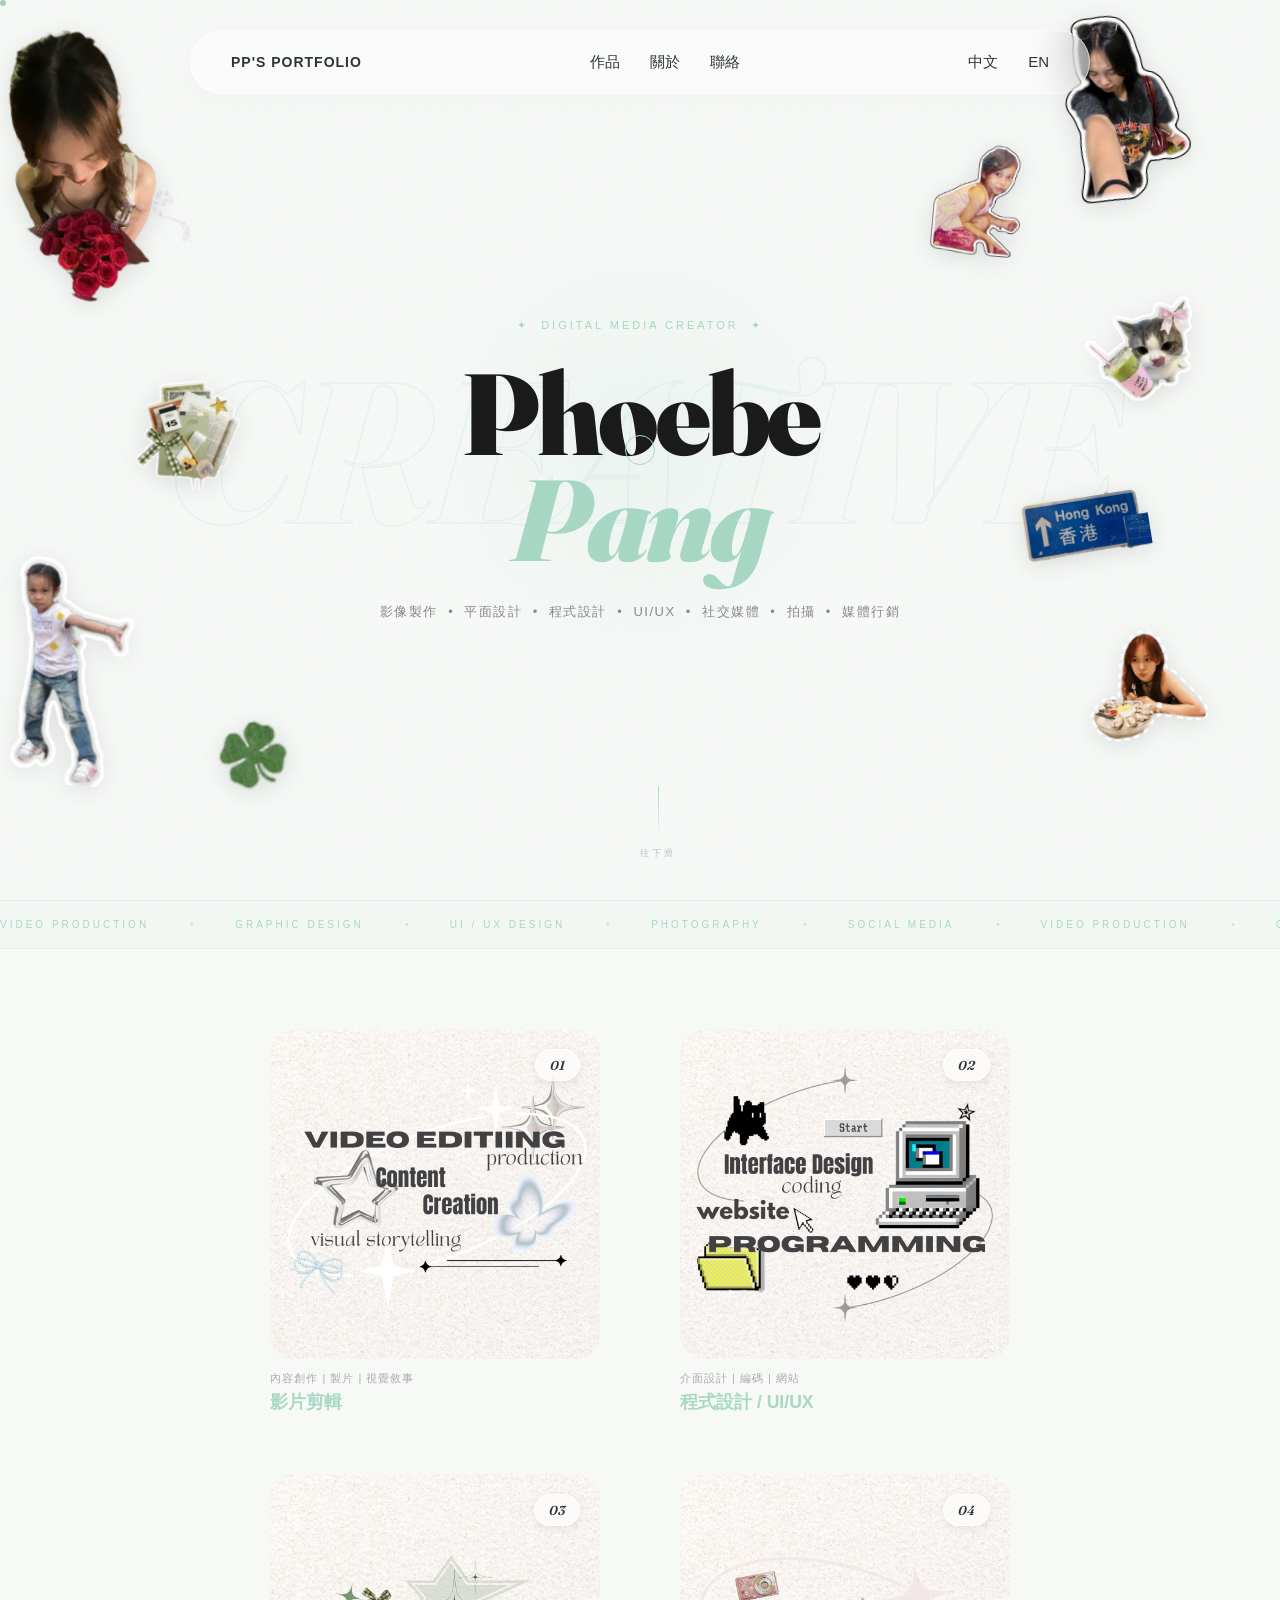
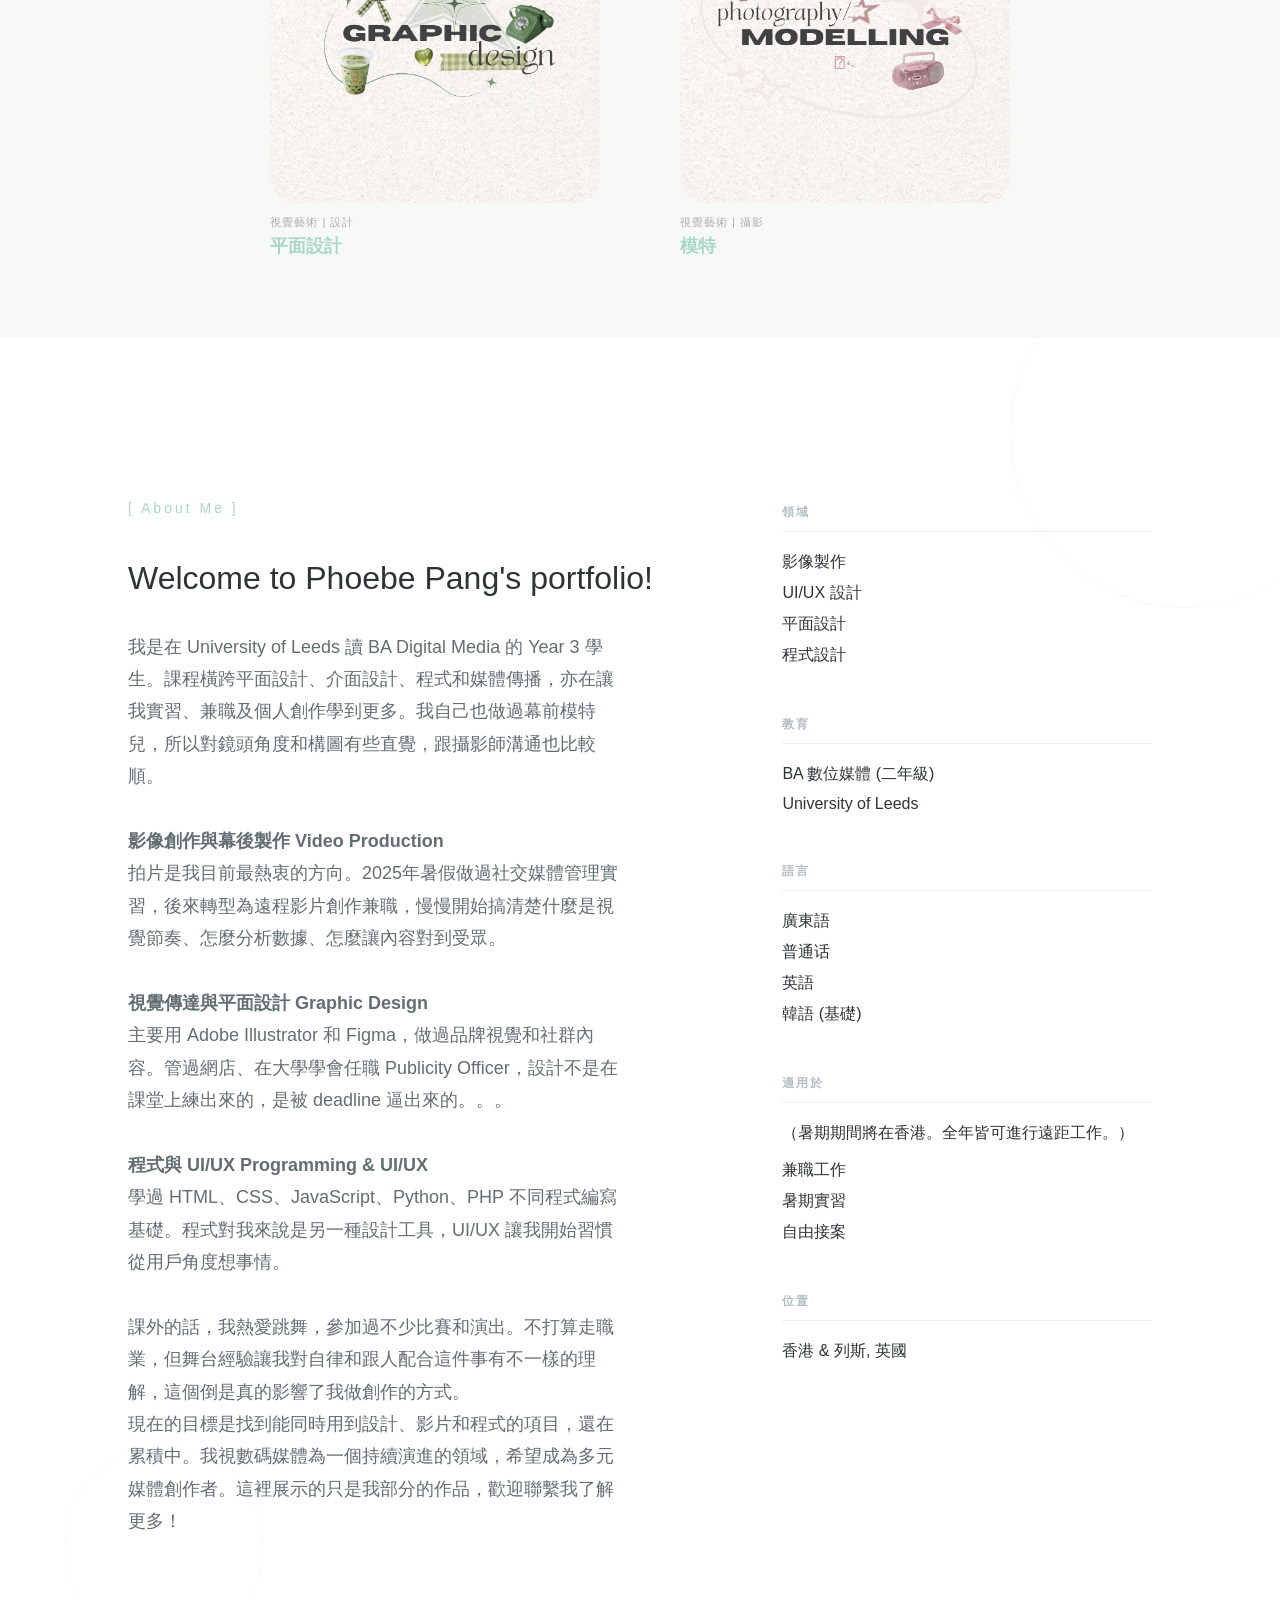
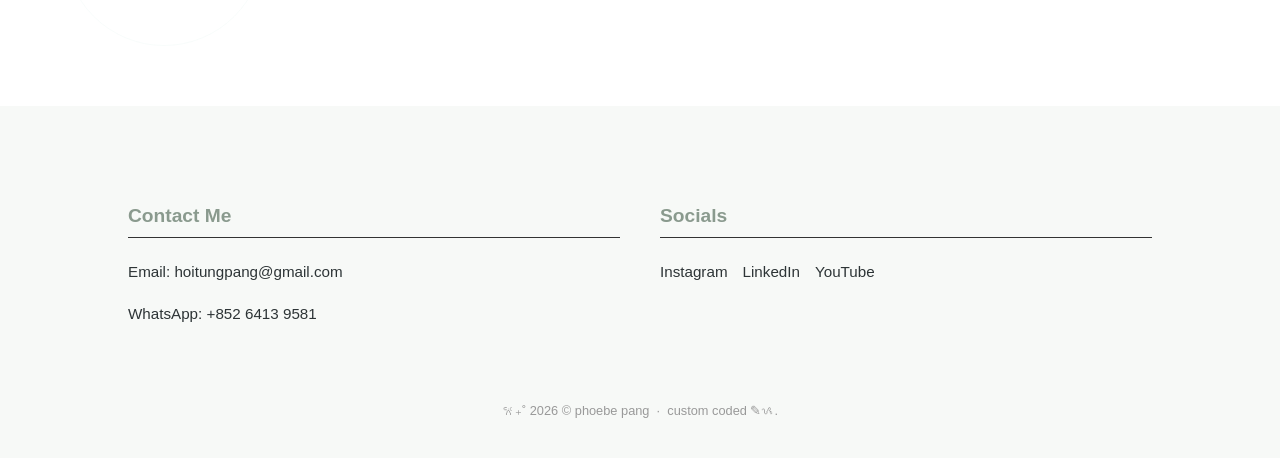
==== commit 97c59166: "Add files via upload" ====
--- a/index.html
+++ b/index.html
@@ -407,7 +407,7 @@
             Welcome to Phoebe Pang's portfolio!
           </p>
           <p class="sub-bio" data-reveal data-reveal-delay="0.2">
-            我是在 University of Leeds 讀 BA Digital Media 的 Year 2
+            我是在 University of Leeds 讀 BA Digital Media 的 Year 3
             學生。課程橫跨平面設計、介面設計、程式和媒體傳播，亦在讓我實習、兼職及個人創作學到更多。我自己也做過幕前模特兒，所以對鏡頭角度和構圖有些直覺，跟攝影師溝通也比較順。
             <br /><br />
             <strong>影像創作與幕後製作 Video Production</strong><br />
